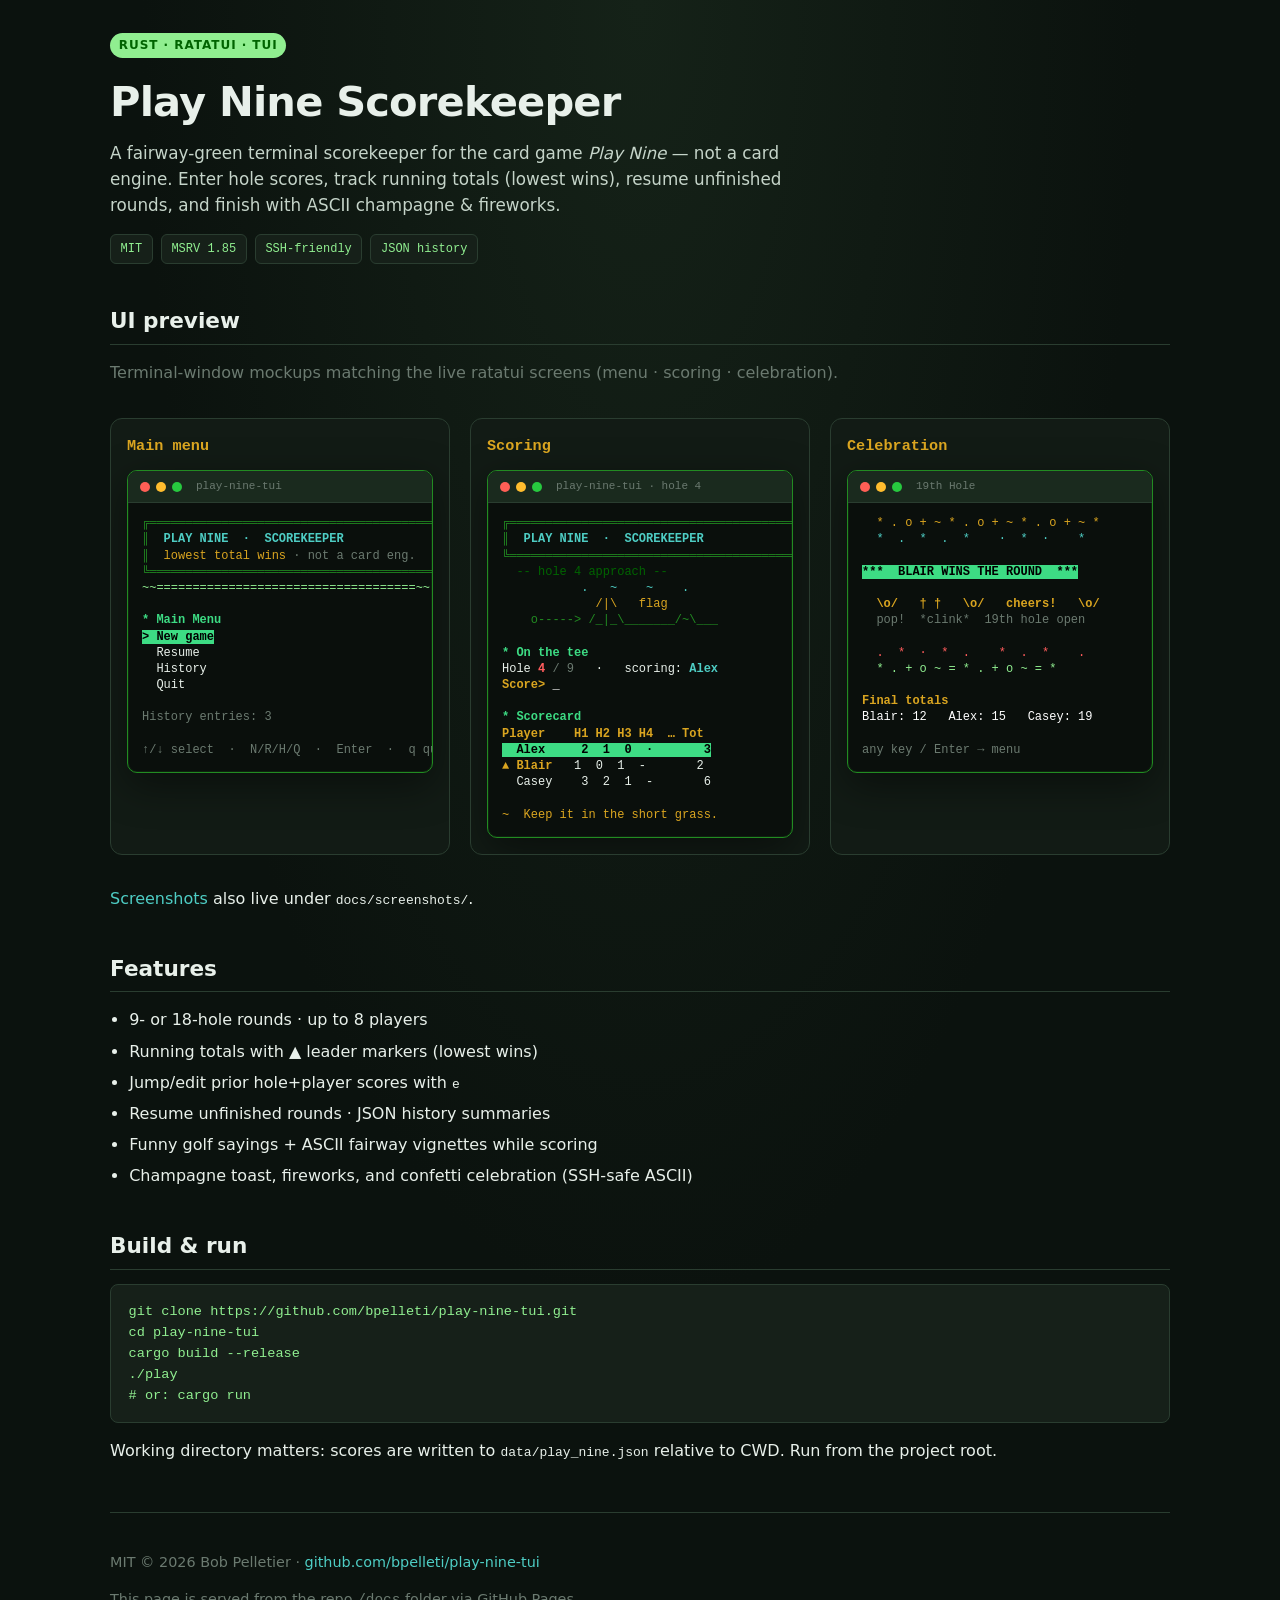
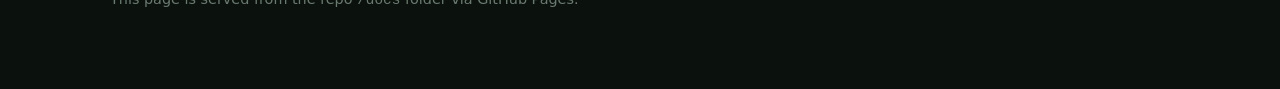
==== docs/index.html @ 05cf5ac6 "Initial public release: scorekeeper TUI with docs, CSS preview, and screenshots." ====
<!DOCTYPE html>
<html lang="en">
<head>
  <meta charset="utf-8" />
  <meta name="viewport" content="width=device-width, initial-scale=1" />
  <title>Play Nine Scorekeeper TUI</title>
  <meta name="description" content="Rust + ratatui terminal scorekeeper for the card game Play Nine — hole scores, running totals, history, and ASCII celebration." />
  <link rel="stylesheet" href="styles.css" />
</head>
<body>
  <div class="wrap">
    <header class="hero">
      <div>
        <span class="tag">Rust · ratatui · TUI</span>
        <h1>Play Nine Scorekeeper</h1>
        <p class="lead">
          A fairway-green terminal scorekeeper for the card game <em>Play Nine</em> —
          not a card engine. Enter hole scores, track running totals (lowest wins),
          resume unfinished rounds, and finish with ASCII champagne &amp; fireworks.
        </p>
        <div class="badges">
          <span class="badge">MIT</span>
          <span class="badge">MSRV 1.85</span>
          <span class="badge">SSH-friendly</span>
          <span class="badge">JSON history</span>
        </div>
      </div>
    </header>

    <section>
      <h2>UI preview</h2>
      <p class="c-muted" style="color:var(--muted)">Terminal-window mockups matching the live ratatui screens (menu · scoring · celebration).</p>
      <div class="grid-3">
        <div class="card">
          <h3>Main menu</h3>
          <div class="term">
            <div class="term-bar"><span class="dot r"></span><span class="dot y"></span><span class="dot g"></span><span class="title">play-nine-tui</span></div>
            <div class="term-body"><span class="c-fairway">╔════════════════════════════════════════╗</span>
<span class="c-fairway">║</span>  <span class="c-sky"><b>PLAY NINE  ·  SCOREKEEPER</b></span>             <span class="c-fairway">║</span>
<span class="c-fairway">║</span>  <span class="c-sand">lowest total wins</span> <span class="c-muted">· not a card eng.</span>  <span class="c-fairway">║</span>
<span class="c-fairway">╚════════════════════════════════════════╝</span>
<span class="c-foam">~~====================================~~</span>

<span class="c-green"><b>* Main Menu </b></span>
<span class="sel">&gt; New game</span>
  Resume
  History
  Quit

<span class="c-muted">History entries: 3</span>

<span class="c-muted">↑/↓ select  ·  N/R/H/Q  ·  Enter  ·  q quit</span></div>
          </div>
        </div>
        <div class="card">
          <h3>Scoring</h3>
          <div class="term">
            <div class="term-bar"><span class="dot r"></span><span class="dot y"></span><span class="dot g"></span><span class="title">play-nine-tui · hole 4</span></div>
            <div class="term-body"><span class="c-fairway">╔════════════════════════════════════════╗</span>
<span class="c-fairway">║</span>  <span class="c-sky"><b>PLAY NINE  ·  SCOREKEEPER</b></span>             <span class="c-fairway">║</span>
<span class="c-fairway">╚════════════════════════════════════════╝</span>
<span class="c-deep" style="color:var(--deep)">  -- hole 4 approach --</span>
<span class="c-sky">           .   ~    ~    .</span>
<span class="c-sand">             /|\   flag</span>
<span class="c-fairway">    o-----&gt; /_|_\_______/~\___</span>

<span class="c-green"><b>* On the tee </b></span>
Hole <span class="c-flag"><b>4</b></span> <span class="c-muted">/ 9</span>   ·   scoring: <span class="c-sky"><b>Alex</b></span>
<span class="c-sand"><b>Score&gt;</b></span> <span class="c-white">_</span>

<span class="c-green"><b>* Scorecard </b></span>
<span class="c-sand"><b>Player    H1 H2 H3 H4  … Tot</b></span>
<span class="sel">  Alex     2  1  0  ·       3</span>
<span class="c-sand"><b>▲ Blair</b></span>   1  0  1  -       2
  Casey    3  2  1  -       6

<span class="c-sand">~  Keep it in the short grass.</span></div>
          </div>
        </div>
        <div class="card">
          <h3>Celebration</h3>
          <div class="term">
            <div class="term-bar"><span class="dot r"></span><span class="dot y"></span><span class="dot g"></span><span class="title">19th Hole</span></div>
            <div class="term-body"><span class="c-sand">  * . o + ~ * . o + ~ * . o + ~ *</span>
<span class="c-sky">  *  .  *  .  *    ·  *  ·    *</span>

<span class="banner-win">***  BLAIR WINS THE ROUND  ***</span>

<span class="c-sand"><b>  \o/   † †   \o/   cheers!   \o/</b></span>
<span class="c-muted">  pop!  *clink*  19th hole open</span>

<span class="c-flag">  .  *  ·  *  .    *  .  *    .</span>
<span class="c-foam">  * . + o ~ = * . + o ~ = *</span>

<span class="c-sand"><b>Final totals</b></span>
<span class="c-white">Blair: 12   Alex: 15   Casey: 19</span>

<span class="c-muted">any key / Enter → menu</span></div>
          </div>
        </div>
      </div>
      <p><a href="screenshots/menu.png">Screenshots</a> also live under <code>docs/screenshots/</code>.</p>
    </section>

    <section>
      <h2>Features</h2>
      <ul class="features">
        <li>9- or 18-hole rounds · up to 8 players</li>
        <li>Running totals with <b>▲</b> leader markers (lowest wins)</li>
        <li>Jump/edit prior hole+player scores with <code>e</code></li>
        <li>Resume unfinished rounds · JSON history summaries</li>
        <li>Funny golf sayings + ASCII fairway vignettes while scoring</li>
        <li>Champagne toast, fireworks, and confetti celebration (SSH-safe ASCII)</li>
      </ul>
    </section>

    <section>
      <h2>Build &amp; run</h2>
<pre class="code">git clone https://github.com/bpelleti/play-nine-tui.git
cd play-nine-tui
cargo build --release
./play
# or: cargo run</pre>
      <p>Working directory matters: scores are written to <code>data/play_nine.json</code> relative to CWD. Run from the project root.</p>
    </section>

    <footer class="footer">
      <p>MIT © 2026 Bob Pelletier · <a href="https://github.com/bpelleti/play-nine-tui">github.com/bpelleti/play-nine-tui</a></p>
      <p>This page is served from the repo <code>/docs</code> folder via GitHub Pages.</p>
    </footer>
  </div>
</body>
</html>
---- docs/styles.css ----
/* Play Nine TUI — GitHub Pages landing (self-contained, dark theme) */
:root {
  --bg: #0b120e;
  --bg2: #121b15;
  --panel: #162019;
  --fairway: #228b22;
  --green: #3ddc84;
  --deep: #006400;
  --sand: #daa520;
  --sky: #4ecdc4;
  --foam: #90ee90;
  --muted: #6b7a70;
  --text: #e8f0ea;
  --flag: #ff5c5c;
  --term-bg: #0a0f0c;
  --border: #2a3d30;
  --radius: 12px;
  --mono: ui-monospace, "SF Mono", Menlo, Consolas, "Liberation Mono", monospace;
  --sans: system-ui, -apple-system, "Segoe UI", Roboto, Ubuntu, sans-serif;
}

* { box-sizing: border-box; }
html { scroll-behavior: smooth; }
body {
  margin: 0;
  font-family: var(--sans);
  background: radial-gradient(ellipse at top, #152218 0%, var(--bg) 55%);
  color: var(--text);
  line-height: 1.55;
  min-height: 100vh;
}

a { color: var(--sky); text-decoration: none; }
a:hover { text-decoration: underline; }

.wrap { max-width: 1100px; margin: 0 auto; padding: 2rem 1.25rem 4rem; }

.hero {
  display: grid;
  gap: 1.5rem;
  margin-bottom: 2.5rem;
}
.hero h1 {
  margin: 0 0 0.35rem;
  font-size: clamp(1.8rem, 4vw, 2.6rem);
  letter-spacing: -0.02em;
}
.hero .tag {
  display: inline-block;
  font-size: 0.75rem;
  font-weight: 700;
  letter-spacing: 0.08em;
  text-transform: uppercase;
  color: var(--deep);
  background: var(--foam);
  padding: 0.2rem 0.55rem;
  border-radius: 999px;
  margin-bottom: 0.75rem;
}
.hero p.lead { margin: 0; color: #c5d4c9; max-width: 42rem; font-size: 1.05rem; }
.badges { display: flex; flex-wrap: wrap; gap: 0.5rem; margin-top: 1rem; }
.badge {
  font-family: var(--mono);
  font-size: 0.75rem;
  padding: 0.3rem 0.6rem;
  border: 1px solid var(--border);
  border-radius: 6px;
  background: var(--panel);
  color: var(--foam);
}

.grid-3 {
  display: grid;
  grid-template-columns: repeat(auto-fit, minmax(280px, 1fr));
  gap: 1.25rem;
  margin: 2rem 0;
}
.card {
  background: var(--bg2);
  border: 1px solid var(--border);
  border-radius: var(--radius);
  padding: 1rem;
  overflow: hidden;
}
.card h3 {
  margin: 0 0 0.75rem;
  font-size: 0.95rem;
  color: var(--sand);
  font-family: var(--mono);
}

/* Terminal chrome */
.term {
  background: var(--term-bg);
  border: 1px solid var(--fairway);
  border-radius: 10px;
  box-shadow: 0 12px 40px rgba(0,0,0,0.45), inset 0 0 0 1px rgba(34,139,34,0.15);
  overflow: hidden;
  font-family: var(--mono);
  font-size: 12px;
  line-height: 1.35;
}
.term-bar {
  display: flex;
  align-items: center;
  gap: 6px;
  padding: 8px 12px;
  background: #1a2a1e;
  border-bottom: 1px solid var(--border);
}
.term-bar .dot { width: 10px; height: 10px; border-radius: 50%; }
.term-bar .dot.r { background: #ff5f56; }
.term-bar .dot.y { background: #ffbd2e; }
.term-bar .dot.g { background: #27c93f; }
.term-bar .title { margin-left: 8px; color: var(--muted); font-size: 11px; }
.term-body {
  padding: 12px 14px 14px;
  color: var(--text);
  white-space: pre;
  overflow-x: auto;
  min-height: 220px;
}

.c-fairway { color: var(--fairway); }
.c-green { color: var(--green); }
.c-sand { color: var(--sand); }
.c-sky { color: var(--sky); }
.c-foam { color: var(--foam); }
.c-muted { color: var(--muted); }
.c-flag { color: var(--flag); }
.c-white { color: #fff; }
.sel { background: var(--green); color: #000; font-weight: 700; }
.banner-win { background: var(--green); color: #000; font-weight: 700; }

.box-title { color: var(--green); font-weight: 700; }
.border-line { color: var(--fairway); }

section { margin: 2.5rem 0; }
section h2 {
  font-size: 1.35rem;
  margin: 0 0 0.75rem;
  border-bottom: 1px solid var(--border);
  padding-bottom: 0.4rem;
}
ul.features { padding-left: 1.2rem; }
ul.features li { margin: 0.4rem 0; }

pre.code {
  background: var(--panel);
  border: 1px solid var(--border);
  border-radius: 8px;
  padding: 1rem 1.1rem;
  overflow-x: auto;
  font-family: var(--mono);
  font-size: 0.85rem;
  color: var(--foam);
}

.footer {
  margin-top: 3rem;
  padding-top: 1.5rem;
  border-top: 1px solid var(--border);
  color: var(--muted);
  font-size: 0.9rem;
}

/* Full-viewport mock pages for screenshots */
body.mock-page {
  background: #050805;
  display: flex;
  align-items: center;
  justify-content: center;
  min-height: 100vh;
  padding: 24px;
}
body.mock-page .term {
  width: min(860px, 100%);
  font-size: 13px;
}
body.mock-page .term-body { min-height: 420px; padding: 16px 18px; }
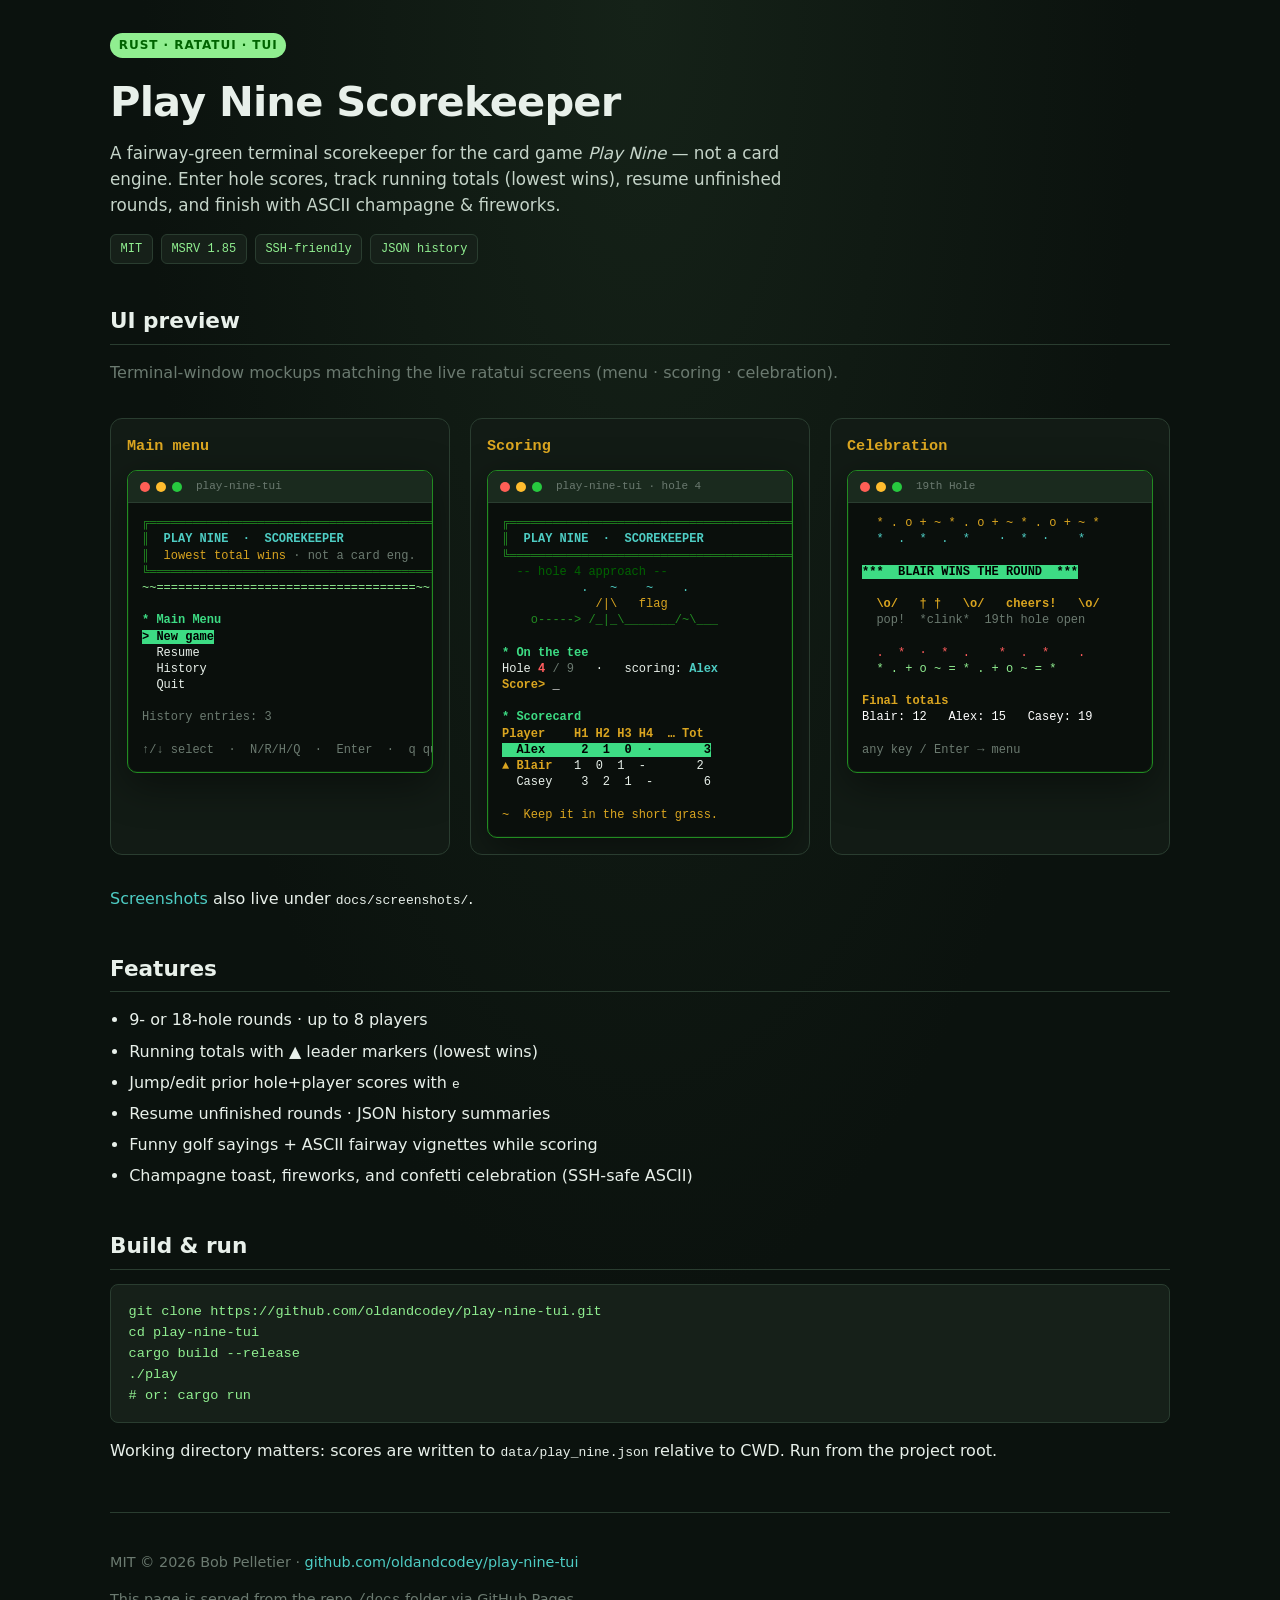
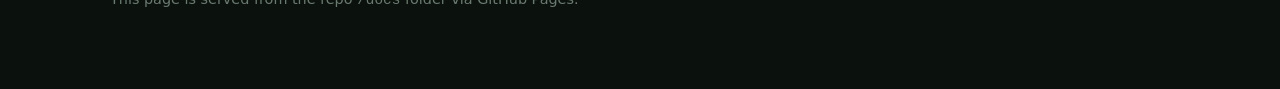
==== commit 0a504aab: "Point clone URLs at oldandcodey." ====
--- a/docs/index.html
+++ b/docs/index.html
@@ -116,7 +116,7 @@
 
     <section>
       <h2>Build &amp; run</h2>
-<pre class="code">git clone https://github.com/bpelleti/play-nine-tui.git
+<pre class="code">git clone https://github.com/oldandcodey/play-nine-tui.git
 cd play-nine-tui
 cargo build --release
 ./play
@@ -125,7 +125,7 @@
     </section>
 
     <footer class="footer">
-      <p>MIT © 2026 Bob Pelletier · <a href="https://github.com/bpelleti/play-nine-tui">github.com/bpelleti/play-nine-tui</a></p>
+      <p>MIT © 2026 Bob Pelletier · <a href="https://github.com/oldandcodey/play-nine-tui">github.com/oldandcodey/play-nine-tui</a></p>
       <p>This page is served from the repo <code>/docs</code> folder via GitHub Pages.</p>
     </footer>
   </div>
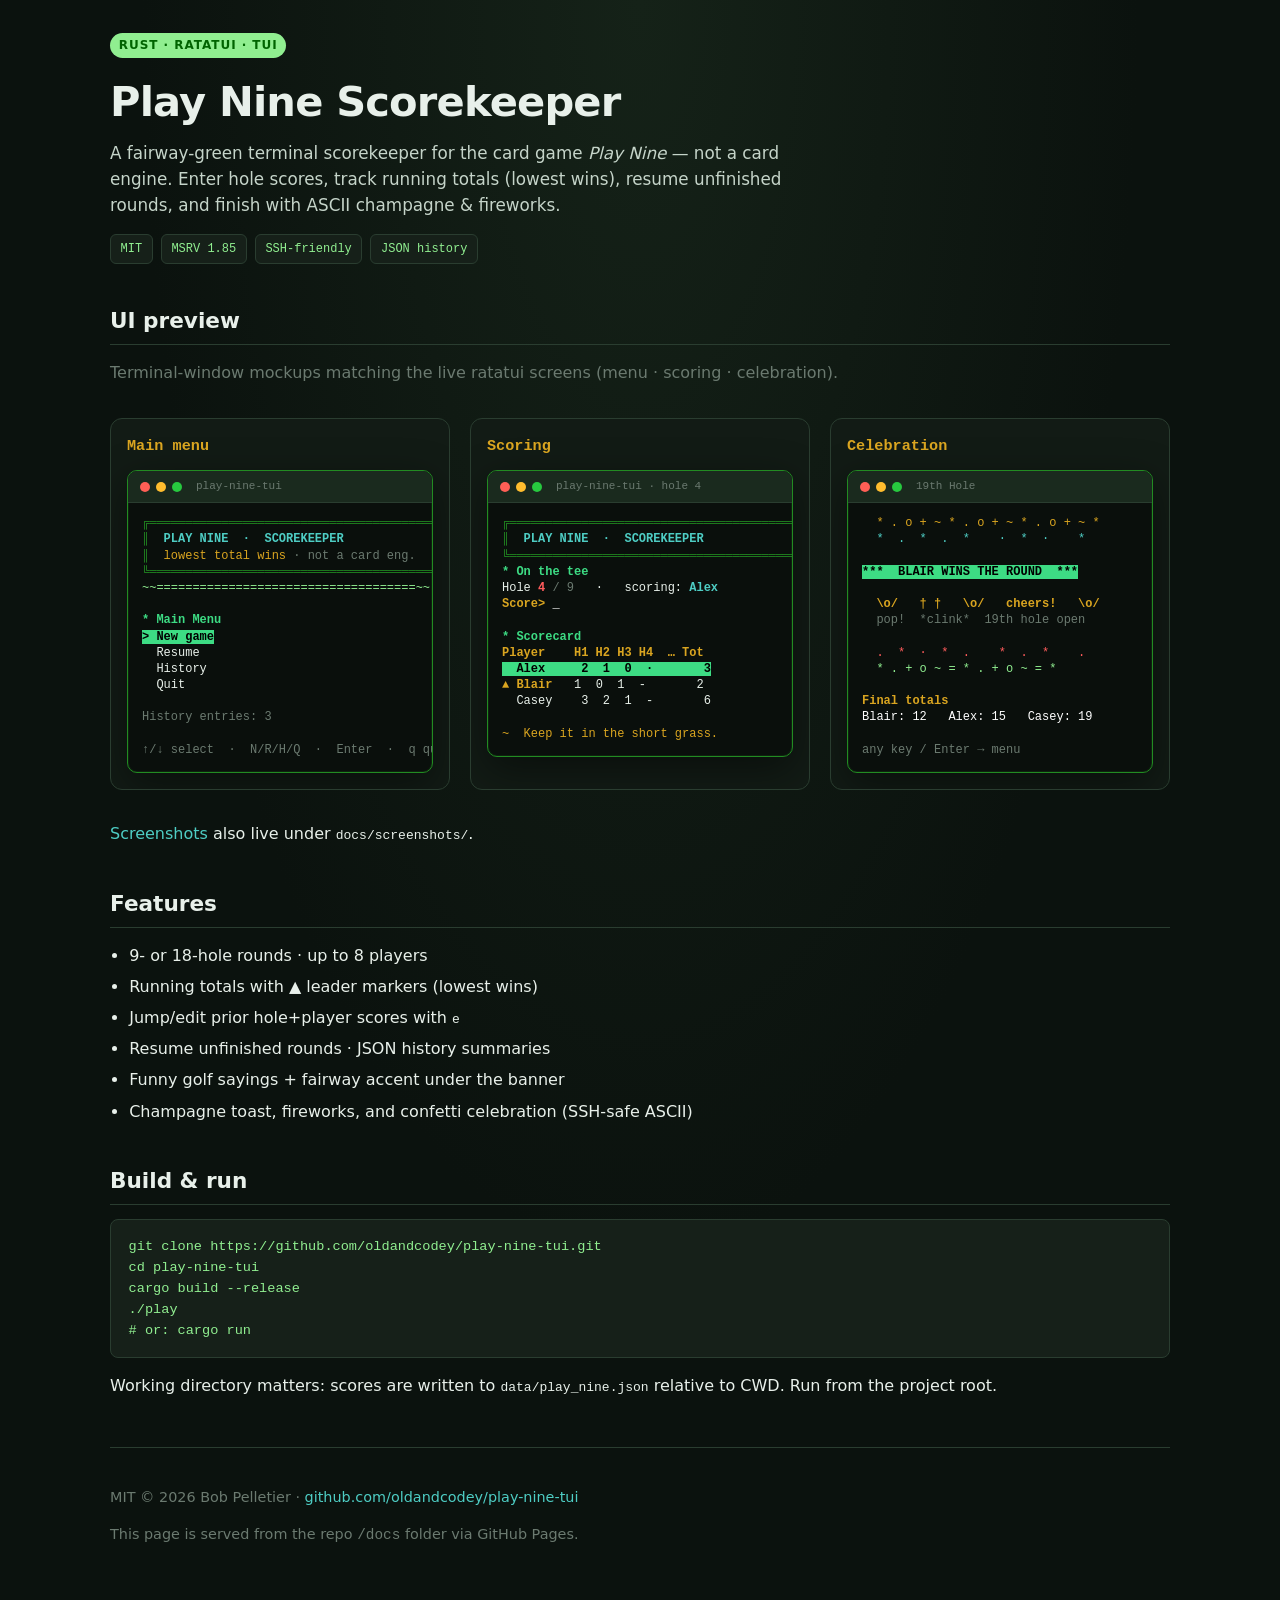
==== commit e80bca14: "Remove ANSI golf vignette above the scoring box. Drop src/scenes.rs and the hole-transition animatio" ====
--- a/docs/index.html
+++ b/docs/index.html
@@ -59,11 +59,6 @@
             <div class="term-body"><span class="c-fairway">╔════════════════════════════════════════╗</span>
 <span class="c-fairway">║</span>  <span class="c-sky"><b>PLAY NINE  ·  SCOREKEEPER</b></span>             <span class="c-fairway">║</span>
 <span class="c-fairway">╚════════════════════════════════════════╝</span>
-<span class="c-deep" style="color:var(--deep)">  -- hole 4 approach --</span>
-<span class="c-sky">           .   ~    ~    .</span>
-<span class="c-sand">             /|\   flag</span>
-<span class="c-fairway">    o-----&gt; /_|_\_______/~\___</span>
-
 <span class="c-green"><b>* On the tee </b></span>
 Hole <span class="c-flag"><b>4</b></span> <span class="c-muted">/ 9</span>   ·   scoring: <span class="c-sky"><b>Alex</b></span>
 <span class="c-sand"><b>Score&gt;</b></span> <span class="c-white">_</span>
@@ -109,7 +104,7 @@
         <li>Running totals with <b>▲</b> leader markers (lowest wins)</li>
         <li>Jump/edit prior hole+player scores with <code>e</code></li>
         <li>Resume unfinished rounds · JSON history summaries</li>
-        <li>Funny golf sayings + ASCII fairway vignettes while scoring</li>
+        <li>Funny golf sayings + fairway accent under the banner</li>
         <li>Champagne toast, fireworks, and confetti celebration (SSH-safe ASCII)</li>
       </ul>
     </section>
